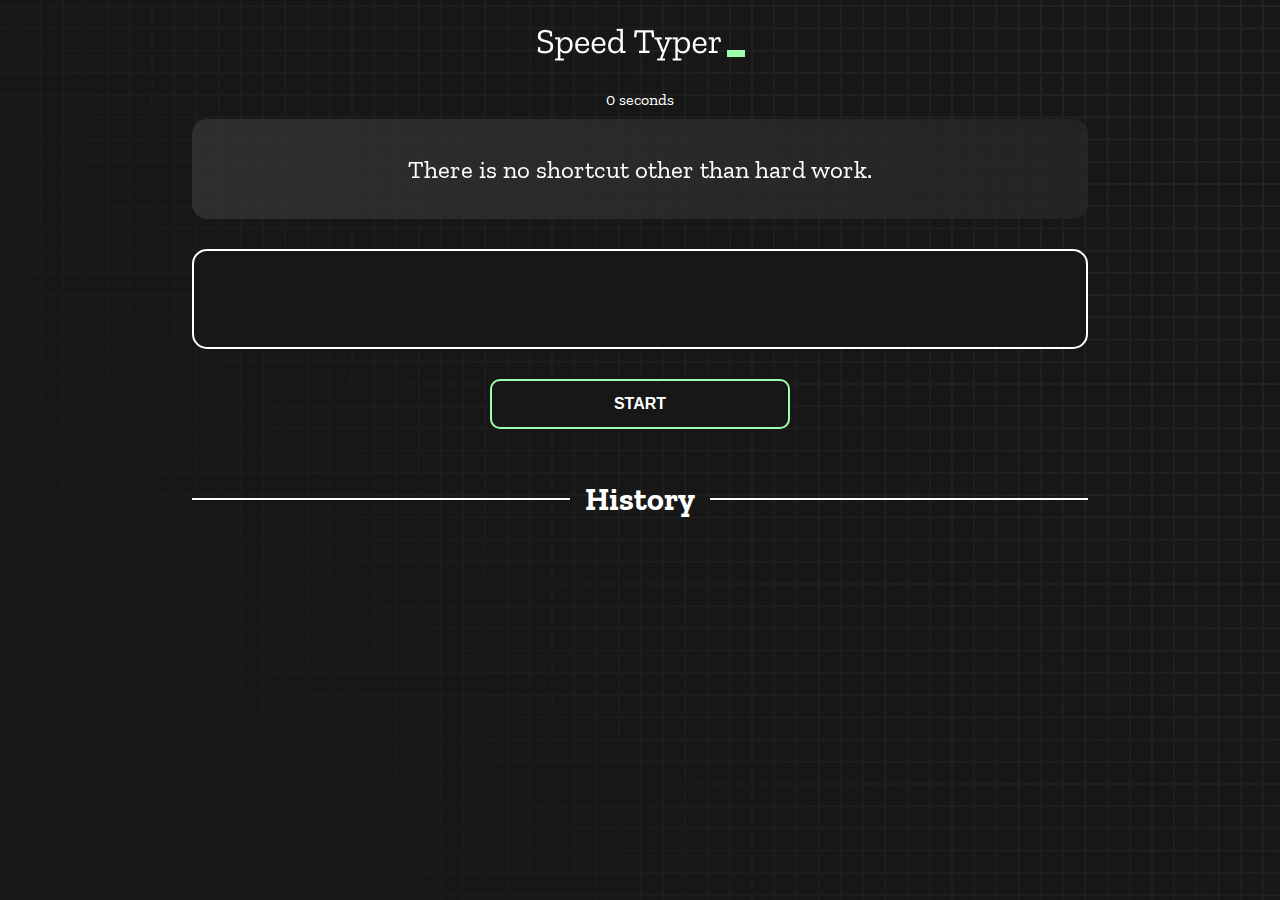
==== index.html @ dba8d29e "Initial commit" ====
<!DOCTYPE html>
<html lang="en">
  <head>
    <meta charset="UTF-8" />
    <meta http-equiv="X-UA-Compatible" content="IE=edge" />
    <meta name="viewport" content="width=device-width, initial-scale=1.0" />
    <title>Speed Monster</title>
    <link rel="stylesheet" href="styles.css" />
    <link rel="preconnect" href="https://fonts.googleapis.com" />
    <link rel="preconnect" href="https://fonts.gstatic.com" crossorigin />
    <link
      href="https://fonts.googleapis.com/css2?family=Zilla+Slab:wght@300;400;500&display=swap"
      rel="stylesheet"
    />
  </head>
  <body>
    <h1 class="title"><img src="./logo.png" /></h1>
    <div id="show-time">0 seconds</div>

    <div class="box-container">
      <div id="question"></div>

      <div id="display" class="inactive"></div>

      <div class="buttons">
        <button id="starts">START</button>
      </div>

      <div class="divider-container">
        <div class="line"></div>
        <h1 class="title2">History</h1>
        <div class="line"></div>
      </div>
      <div id="histories"></div>
    </div>

    <div id="countdown"></div>
    <div id="modal-background" class="hidden"></div>
    <div id="result" class="hidden"></div>

    <script src="./history.js"></script>
    <script src="./script.js"></script>
  </body>
</html>
---- styles.css ----
* {
  padding: 0;
  margin: 0;
  box-sizing: border-box;
}

body {
  background-image: url("./bg.png");
  background-size: cover;
  background-position: left top;
  font-family: "Zilla Slab", serif;
}

.box-container {
  width: 70%;
  margin: 0 auto;
}

#question {
  height: 100px;
  display: flex;
  align-items: center;
  justify-content: center;
  color: white;
  font-size: 25px;
  border-radius: 15px;
  background: rgb(255, 255, 255);
  background: linear-gradient(
    92.49deg,
    rgba(255, 255, 255, 0.1) 0.18%,
    rgba(255, 255, 255, 0.05) 99.85%
  );
  backdrop-filter: blur(5px);
  margin-bottom: 30px;
}

#display {
  height: 100px;
  display: flex;
  flex-wrap: wrap;
  align-items: center;
  padding-left: 5rem;
  color: white;
  font-size: 32px;
  background-color: #171717;
  border: 2px solid #9dffad;
  border-radius: 15px;
}

#countdown {
  position: fixed;
  height: 100vh;
  width: 100vw;
  background-color: rgba(0, 0, 0, 0.8);
  top: 0;
  left: 0;
  display: flex;
  align-items: center;
  justify-content: center;
  font-size: 3rem;
  color: white;
  display: none;
}
#result {
  position: fixed;
  top: 10%; 
  left: 10%;
  transform: translate(-50%, -50%);
  height: 250px;
  width: 400px;
  background-color: #171717;
  border-radius: 15px;
  border: 2px solid #9dffad;
  color: white;
  text-align: center;
  padding: 2rem;
}
#show-time{
  text-align: center;
  color: white;
  margin: 10px 0;
}

.green {
  color: #9dffad;
}
.red {
  color: #eb6565;
}
.bold {
  font-weight: 700;
}
.inactive {
  border: 2px solid white !important;
}
.hidden {
  display: none;
}
.title {
  text-align: center;
  color: white;
  margin: 20px 0;
}

.divider-container {
  height: 80px;
  display: flex;
  justify-content: center;
  align-items: center;
  gap: 15px;
  margin: 0 auto;
}

.line {
  height: 2px;
  background: white;
  width: 100%;
}

.title2 {
  color: white;
  display: block;
}

.buttons {
  display: flex;
  justify-content: center;
  margin: 30px 0;
}
button {
  padding: 10px 20px;
  border: none;
  font-size: 16px;
  font-weight: bold;
  width: 300px;
  height: 50px;
  color: white;
  background-color: #171717;
  border-radius: 10px;
  border: 2px solid #9dffad;
  cursor: pointer;
}

#histories {
  display: flex;
  flex-wrap: wrap;
  justify-content: space-around;
}

.card {
  width: 100%;
  height: 100%;
  padding: 50px;
  display: flex;
  justify-content: space-between;
  align-items: center;
  padding: 20px 30px;
  color: white;
  border-radius: 15px;
  background: rgb(255, 255, 255);
  background: linear-gradient(
    92.49deg,
    rgba(255, 255, 255, 0.1) 0.18%,
    rgba(255, 255, 255, 0.05) 99.85%
  );
  backdrop-filter: blur(5px);
  margin-bottom: 30px;
}

#modal-background {
  background: rgb(255, 255, 255);
  background: linear-gradient(
    92.49deg,
    rgba(255, 255, 255, 0.1) 0.18%,
    rgba(255, 255, 255, 0.05) 99.85%
  );
  backdrop-filter: blur(5px);
  height: 100vh;
  width: 100%;
  position: fixed;
  top: 0;
}

@media only screen and (max-width: 700px) {
  .box-container {
    padding: 0 20px;
    width: 100%;
  }
  .card {
    flex-direction: column;
  }
}
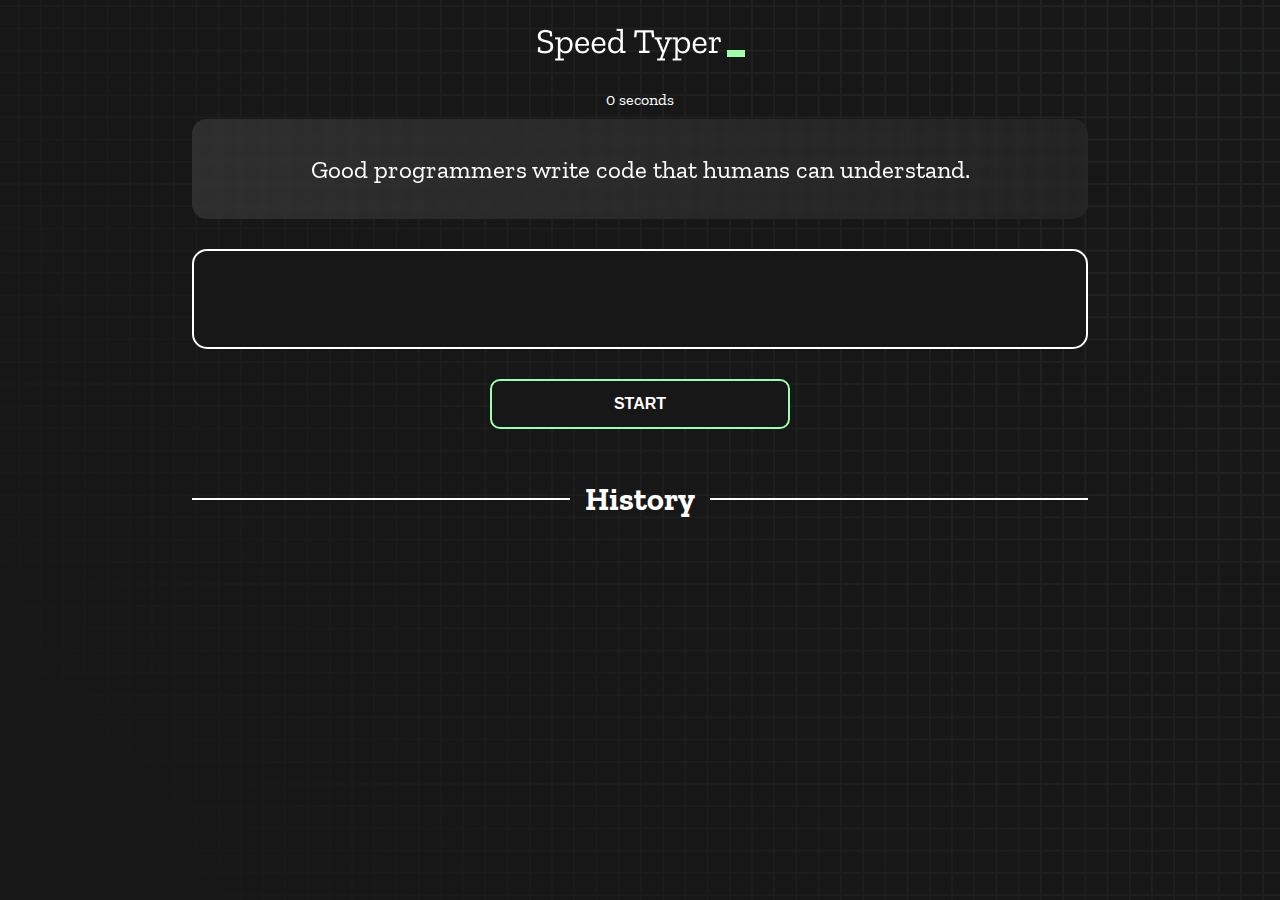
==== commit fa61b0f1: "check does it work..and added title" ====
--- a/index.html
+++ b/index.html
@@ -4,7 +4,7 @@
     <meta charset="UTF-8" />
     <meta http-equiv="X-UA-Compatible" content="IE=edge" />
     <meta name="viewport" content="width=device-width, initial-scale=1.0" />
-    <title>Speed Monster</title>
+    <title>Typing Test</title>
     <link rel="stylesheet" href="styles.css" />
     <link rel="preconnect" href="https://fonts.googleapis.com" />
     <link rel="preconnect" href="https://fonts.gstatic.com" crossorigin />
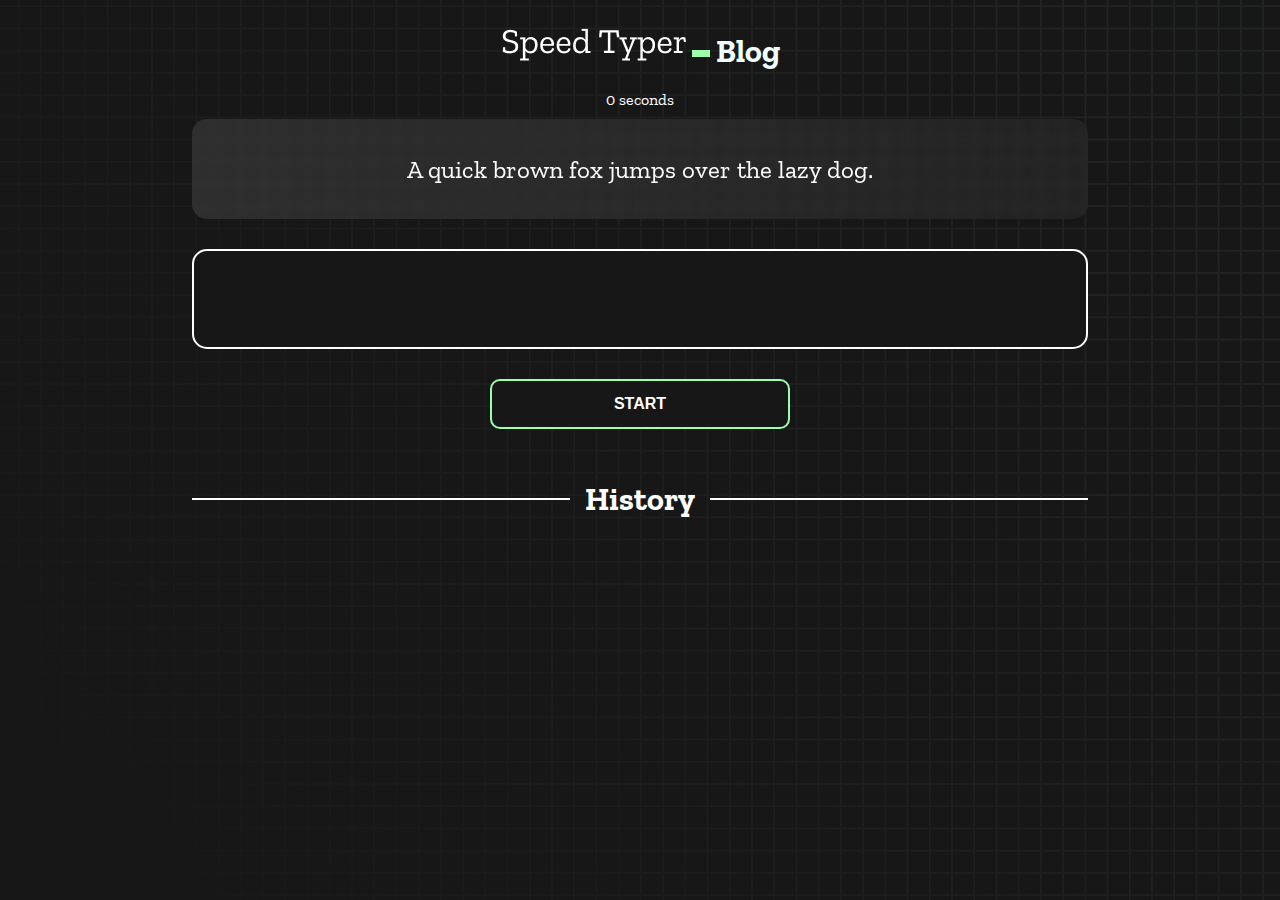
==== commit 655792f8: "added blog site" ====
--- a/index.html
+++ b/index.html
@@ -12,9 +12,10 @@
       href="https://fonts.googleapis.com/css2?family=Zilla+Slab:wght@300;400;500&display=swap"
       rel="stylesheet"
     />
+
   </head>
   <body>
-    <h1 class="title"><img src="./logo.png" /></h1>
+    <h1 class="title"><img src="./logo.png" /> <a href="">Blog</a></h1>
     <div id="show-time">0 seconds</div>
 
     <div class="box-container">
--- a/styles.css
+++ b/styles.css
@@ -63,8 +63,8 @@
 }
 #result {
   position: fixed;
-  top: 10%; 
-  left: 10%;
+  top: 50%; 
+  left: 50%;
   transform: translate(-50%, -50%);
   height: 250px;
   width: 400px;
@@ -79,6 +79,10 @@
   text-align: center;
   color: white;
   margin: 10px 0;
+}
+a{
+  color: azure;
+  text-decoration: none;
 }
 
 .green {
@@ -142,19 +146,18 @@
 }
 
 #histories {
-  display: flex;
-  flex-wrap: wrap;
-  justify-content: space-around;
+  display: grid;
+  grid-template-columns: 1fr 1fr 1fr;
+  gap: 10px;
 }
 
 .card {
   width: 100%;
   height: 100%;
-  padding: 50px;
+  padding: 10px;
   display: flex;
   justify-content: space-between;
   align-items: center;
-  padding: 20px 30px;
   color: white;
   border-radius: 15px;
   background: rgb(255, 255, 255);
@@ -165,6 +168,9 @@
   );
   backdrop-filter: blur(5px);
   margin-bottom: 30px;
+}
+.card p{
+  margin: 10px;
 }
 
 #modal-background {
@@ -188,5 +194,11 @@
   }
   .card {
     flex-direction: column;
+    
   }
-}
+  #histories {
+    display: grid;
+    grid-template-columns: 1fr;
+    gap: 10px;
+  }
+}
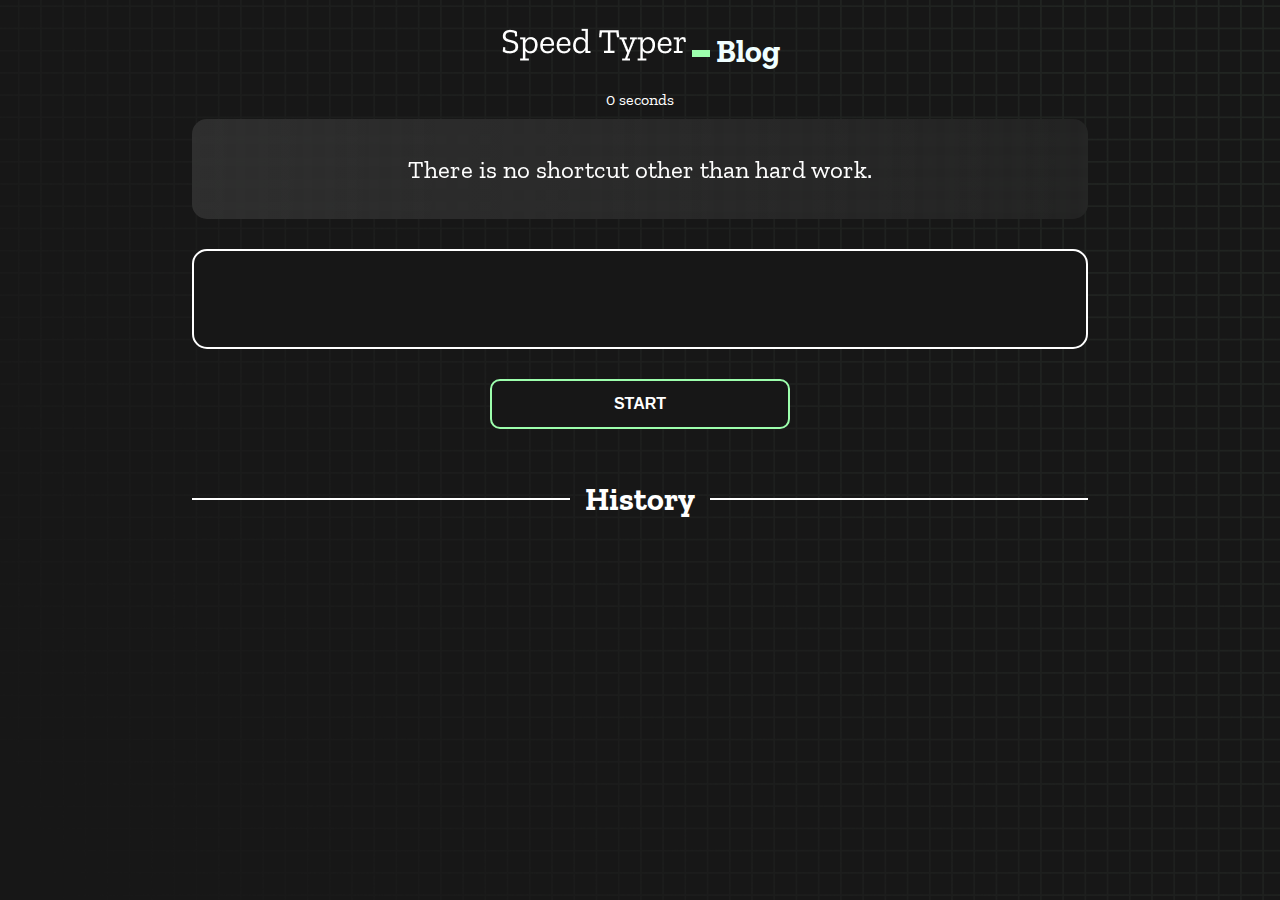
==== commit aa0cb29a: "fixed the Countdown problem" ====
--- a/index.html
+++ b/index.html
@@ -15,7 +15,7 @@
 
   </head>
   <body>
-    <h1 class="title"><img src="./logo.png" /> <a href="">Blog</a></h1>
+    <h1 class="title"><img src="./logo.png" /> <a href="https://resplendent-maamoul-9b1f8d.netlify.app/blog.html" target="_blank">Blog</a></h1>
     <div id="show-time">0 seconds</div>
 
     <div class="box-container">
--- a/styles.css
+++ b/styles.css
@@ -155,7 +155,8 @@
   width: 100%;
   height: 100%;
   padding: 10px;
-  display: flex;
+  /* display: flex; */
+  text-align: center;
   justify-content: space-between;
   align-items: center;
   color: white;
@@ -167,6 +168,7 @@
     rgba(255, 255, 255, 0.05) 99.85%
   );
   backdrop-filter: blur(5px);
+ padding: 20px;
   margin-bottom: 30px;
 }
 .card p{
